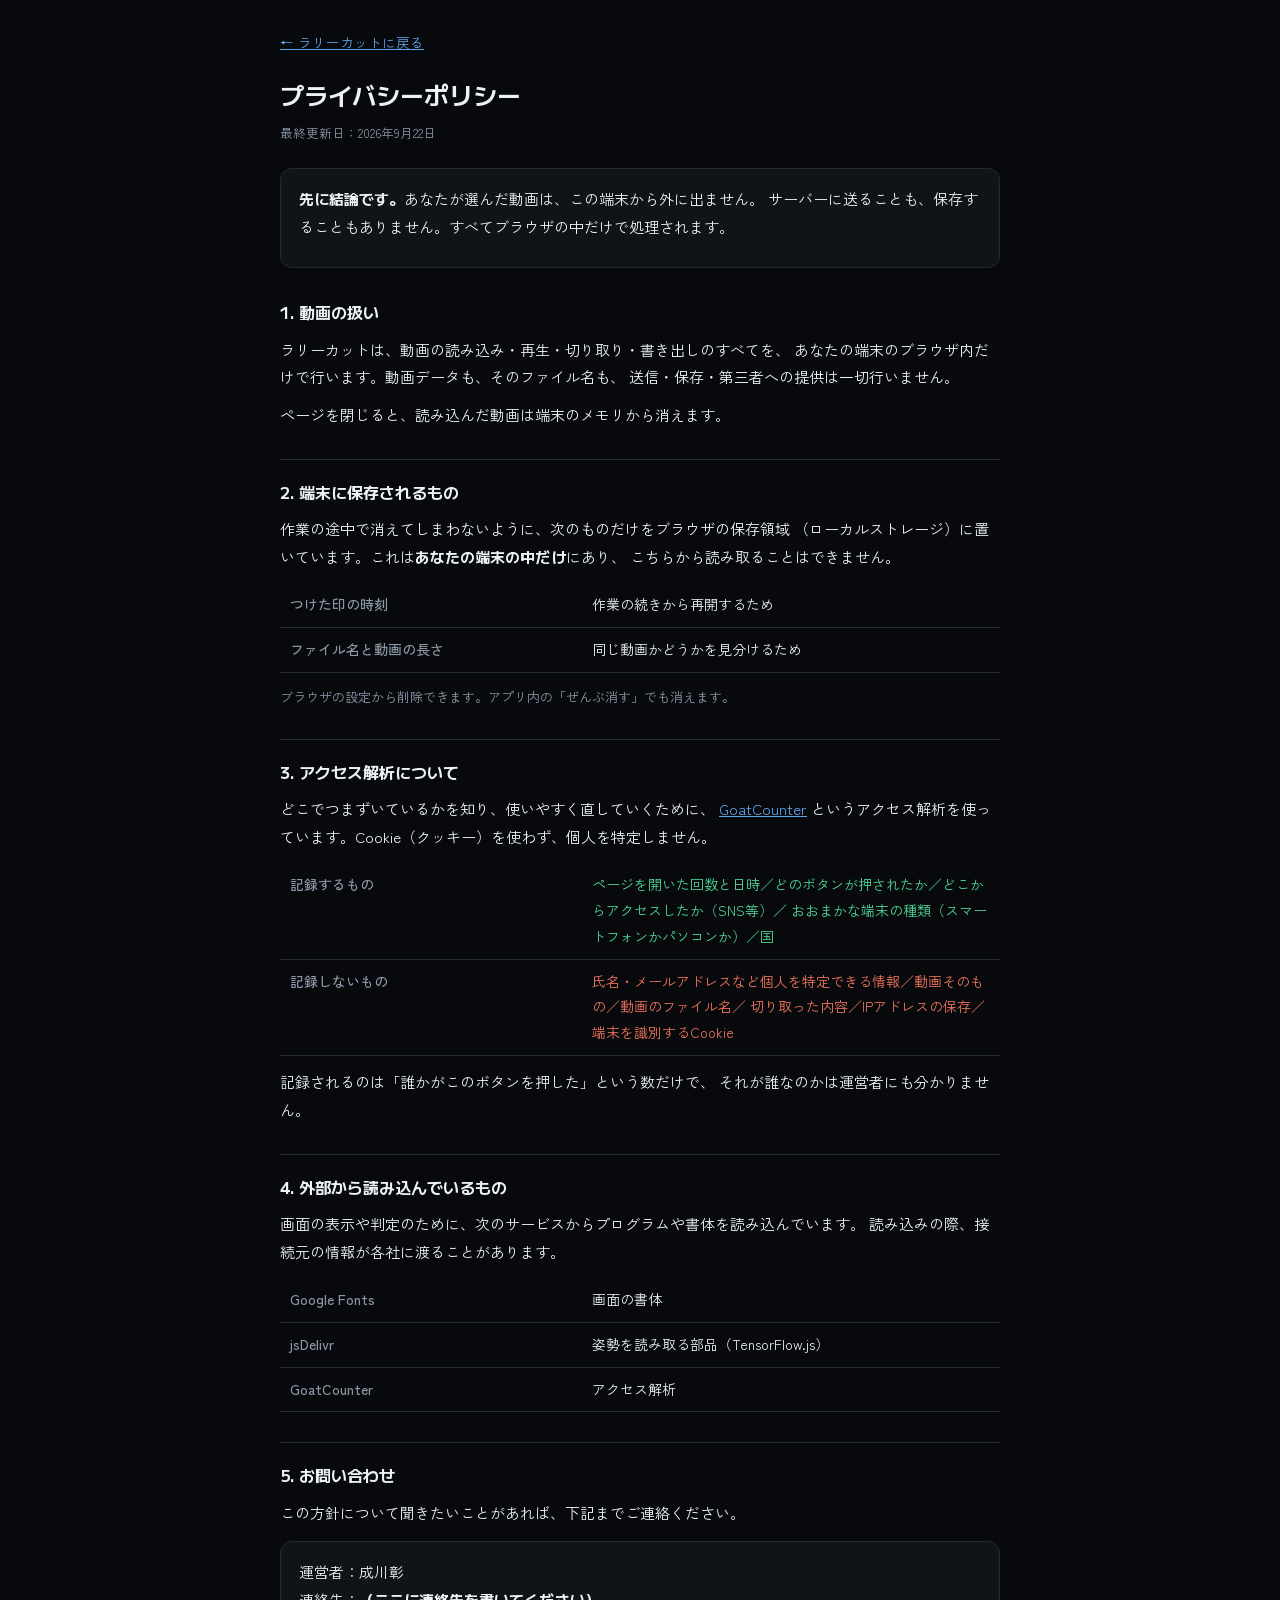
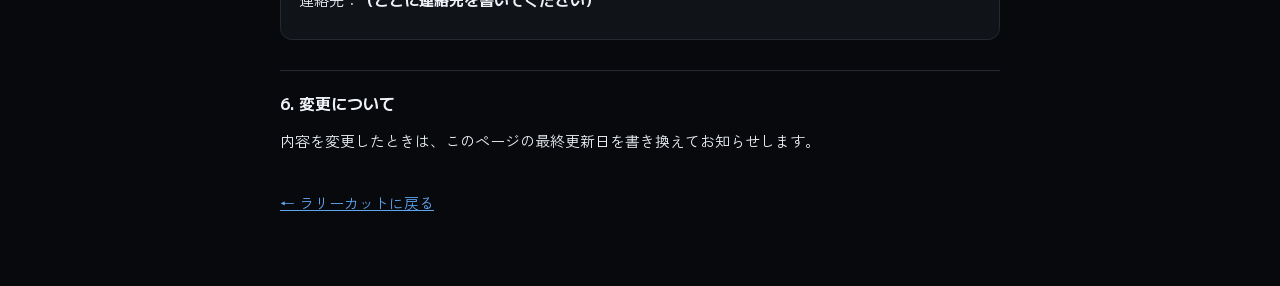
==== privacy.html @ e605a41f "Add files via upload" ====
<!DOCTYPE html>
<html lang="ja">
<head>
<meta charset="utf-8">
<meta name="viewport" content="width=device-width,initial-scale=1">
<title>プライバシーポリシー｜ラリーカット</title>
<link rel="stylesheet" href="https://fonts.googleapis.com/css2?family=Zen+Kaku+Gothic+New:wght@400;500;700&family=M+PLUS+1:wght@500;700;800&display=swap">
<style>
:root{
  --ground:#07090C;--panel:#101318;--panel2:#171B21;--ink:#EDF1F6;--ink2:#8B96A6;--line:#252A32;
  --blue:#5FA6F0;--ok:#4FD897;--ng:#F0745C;
  --bold:"M PLUS 1","Zen Kaku Gothic New",-apple-system,"Hiragino Sans","Noto Sans JP",sans-serif;
}
*{box-sizing:border-box}
body{margin:0;background:var(--ground);color:var(--ink);
  font-family:"Zen Kaku Gothic New",-apple-system,"Hiragino Sans","Noto Sans JP",sans-serif;font-size:15px;line-height:1.85}
h1,h2,b,strong{font-family:var(--bold)}
.wrap{max-width:760px;margin:0 auto;padding:28px 20px 60px}
h1{font-size:24px;margin:0 0 4px}
.upd{color:var(--ink2);font-size:12.5px;margin:0 0 24px}
h2{font-size:16px;margin:30px 0 8px;padding-top:18px;border-top:1px solid var(--line)}
h2:first-of-type{border-top:none;padding-top:0}
p{margin:0 0 10px}
a{color:var(--blue)}
.card{background:var(--panel);border:1px solid var(--line);border-radius:12px;padding:16px 18px;margin:14px 0}
table{width:100%;border-collapse:collapse;margin:12px 0;font-size:14px}
th,td{text-align:left;padding:9px 10px;border-bottom:1px solid var(--line);vertical-align:top}
th{color:var(--ink2);font-weight:500;width:42%}
.yes{color:var(--ok)}
.no{color:var(--ng)}
.back{display:inline-block;margin-bottom:18px;font-size:13.5px}
.note{color:var(--ink2);font-size:13px}
</style>
</head>
<body>
<div class="wrap">

<a class="back" href="index.html">← ラリーカットに戻る</a>

<h1>プライバシーポリシー</h1>
<p class="upd">最終更新日：2026年9月22日</p>

<div class="card">
  <p><b>先に結論です。</b>あなたが選んだ動画は、この端末から外に出ません。
  サーバーに送ることも、保存することもありません。すべてブラウザの中だけで処理されます。</p>
</div>

<h2>1. 動画の扱い</h2>
<p>ラリーカットは、動画の読み込み・再生・切り取り・書き出しのすべてを、
あなたの端末のブラウザ内だけで行います。動画データも、そのファイル名も、
送信・保存・第三者への提供は一切行いません。</p>
<p>ページを閉じると、読み込んだ動画は端末のメモリから消えます。</p>

<h2>2. 端末に保存されるもの</h2>
<p>作業の途中で消えてしまわないように、次のものだけをブラウザの保存領域
（ローカルストレージ）に置いています。これは<b>あなたの端末の中だけ</b>にあり、
こちらから読み取ることはできません。</p>
<table>
  <tr><th>つけた印の時刻</th><td>作業の続きから再開するため</td></tr>
  <tr><th>ファイル名と動画の長さ</th><td>同じ動画かどうかを見分けるため</td></tr>
</table>
<p class="note">ブラウザの設定から削除できます。アプリ内の「ぜんぶ消す」でも消えます。</p>

<h2>3. アクセス解析について</h2>
<p>どこでつまずいているかを知り、使いやすく直していくために、
<a href="https://www.goatcounter.com/" target="_blank" rel="noopener">GoatCounter</a>
というアクセス解析を使っています。Cookie（クッキー）を使わず、個人を特定しません。</p>

<table>
  <tr><th>記録するもの</th><td class="yes">
    ページを開いた回数と日時／どのボタンが押されたか／どこからアクセスしたか（SNS等）／
    おおまかな端末の種類（スマートフォンかパソコンか）／国
  </td></tr>
  <tr><th>記録しないもの</th><td class="no">
    氏名・メールアドレスなど個人を特定できる情報／動画そのもの／動画のファイル名／
    切り取った内容／IPアドレスの保存／端末を識別するCookie
  </td></tr>
</table>

<p>記録されるのは「誰かがこのボタンを押した」という数だけで、
それが誰なのかは運営者にも分かりません。</p>

<h2>4. 外部から読み込んでいるもの</h2>
<p>画面の表示や判定のために、次のサービスからプログラムや書体を読み込んでいます。
読み込みの際、接続元の情報が各社に渡ることがあります。</p>
<table>
  <tr><th>Google Fonts</th><td>画面の書体</td></tr>
  <tr><th>jsDelivr</th><td>姿勢を読み取る部品（TensorFlow.js）</td></tr>
  <tr><th>GoatCounter</th><td>アクセス解析</td></tr>
</table>

<h2>5. お問い合わせ</h2>
<p>この方針について聞きたいことがあれば、下記までご連絡ください。</p>
<div class="card">
  <p>運営者：成川彰<br>
  連絡先：<b>（ここに連絡先を書いてください）</b></p>
</div>

<h2>6. 変更について</h2>
<p>内容を変更したときは、このページの最終更新日を書き換えてお知らせします。</p>

<p style="margin-top:34px"><a href="index.html">← ラリーカットに戻る</a></p>

</div>
</body>
</html>
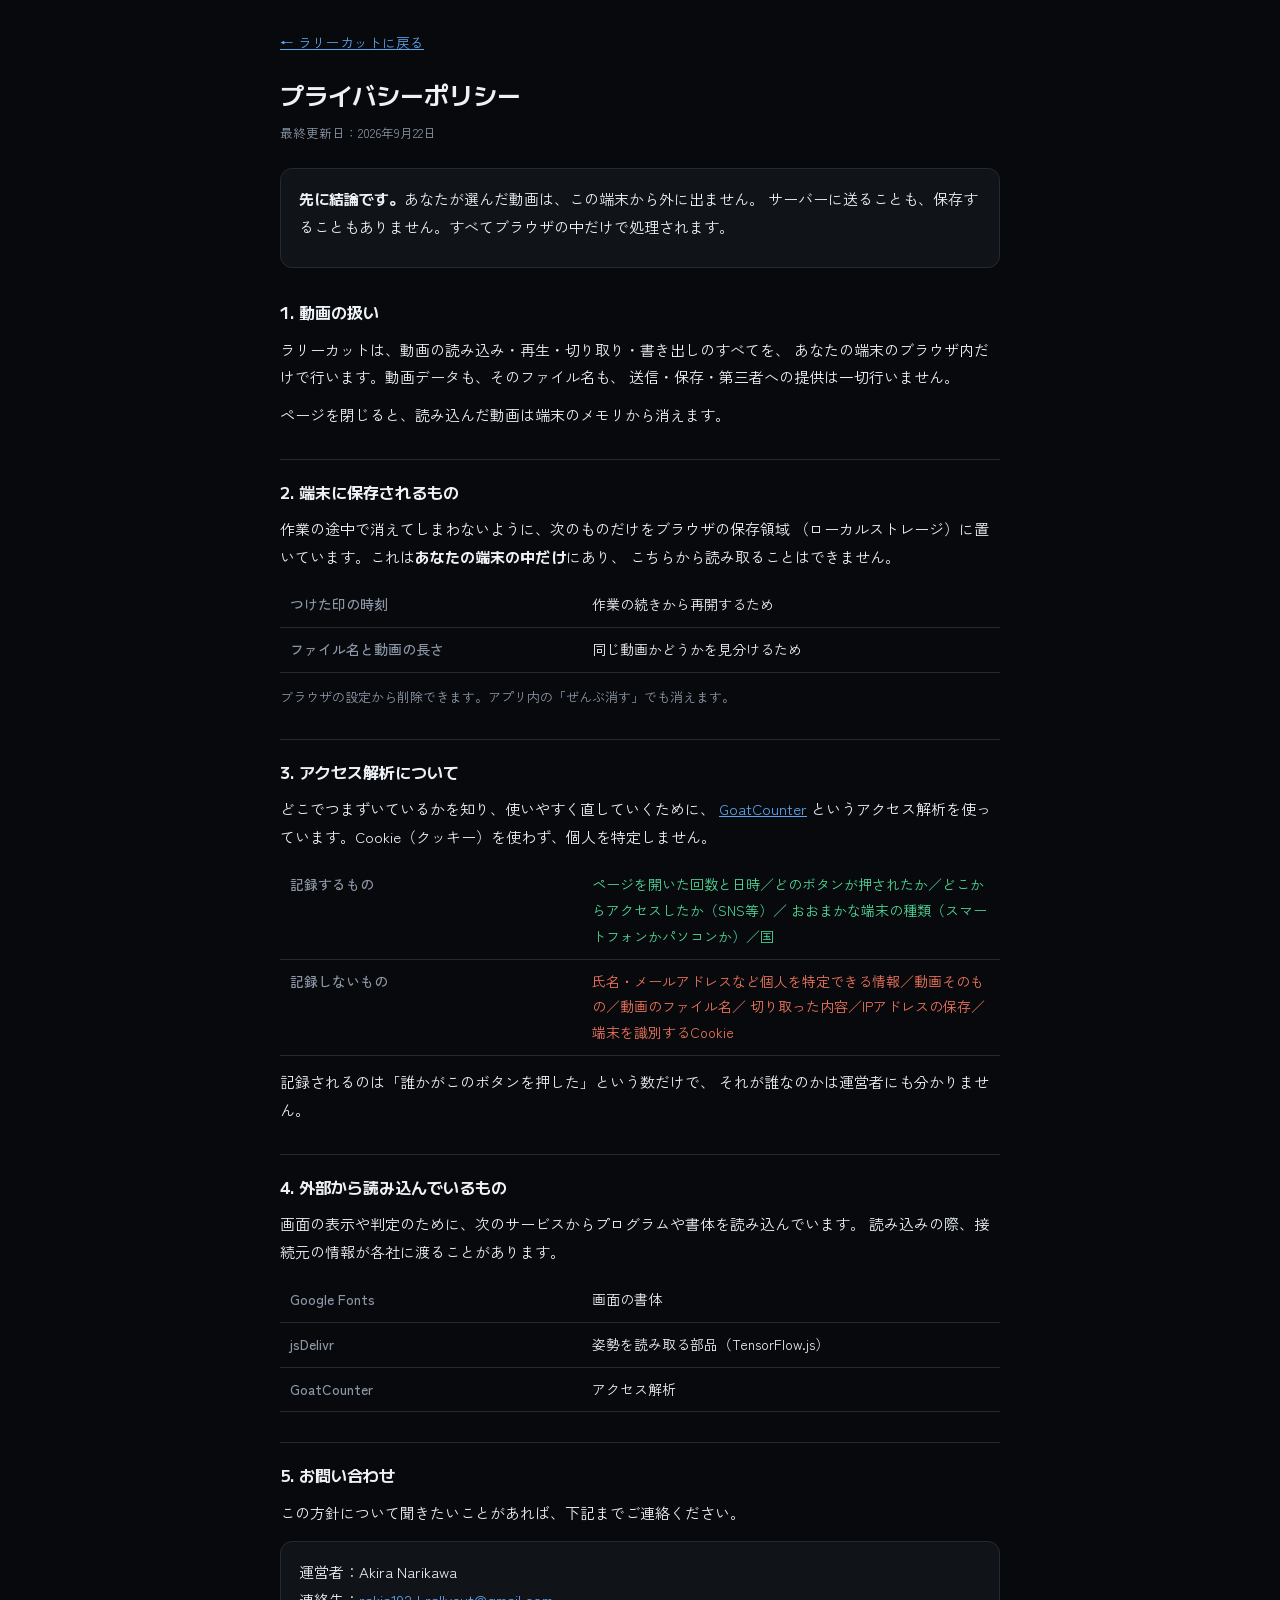
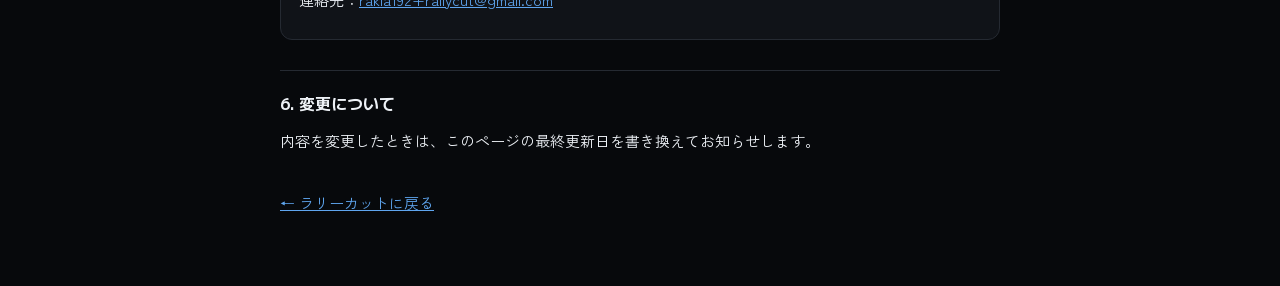
==== commit 9ebc54a4: "Add files via upload" ====
--- a/privacy.html
+++ b/privacy.html
@@ -92,8 +92,8 @@
 <h2>5. お問い合わせ</h2>
 <p>この方針について聞きたいことがあれば、下記までご連絡ください。</p>
 <div class="card">
-  <p>運営者：成川彰<br>
-  連絡先：<b>（ここに連絡先を書いてください）</b></p>
+  <p>運営者：Akira Narikawa<br>
+  連絡先：<a href="mailto:rakia192+rallycut@gmail.com">rakia192+rallycut@gmail.com</a></p>
 </div>
 
 <h2>6. 変更について</h2>
